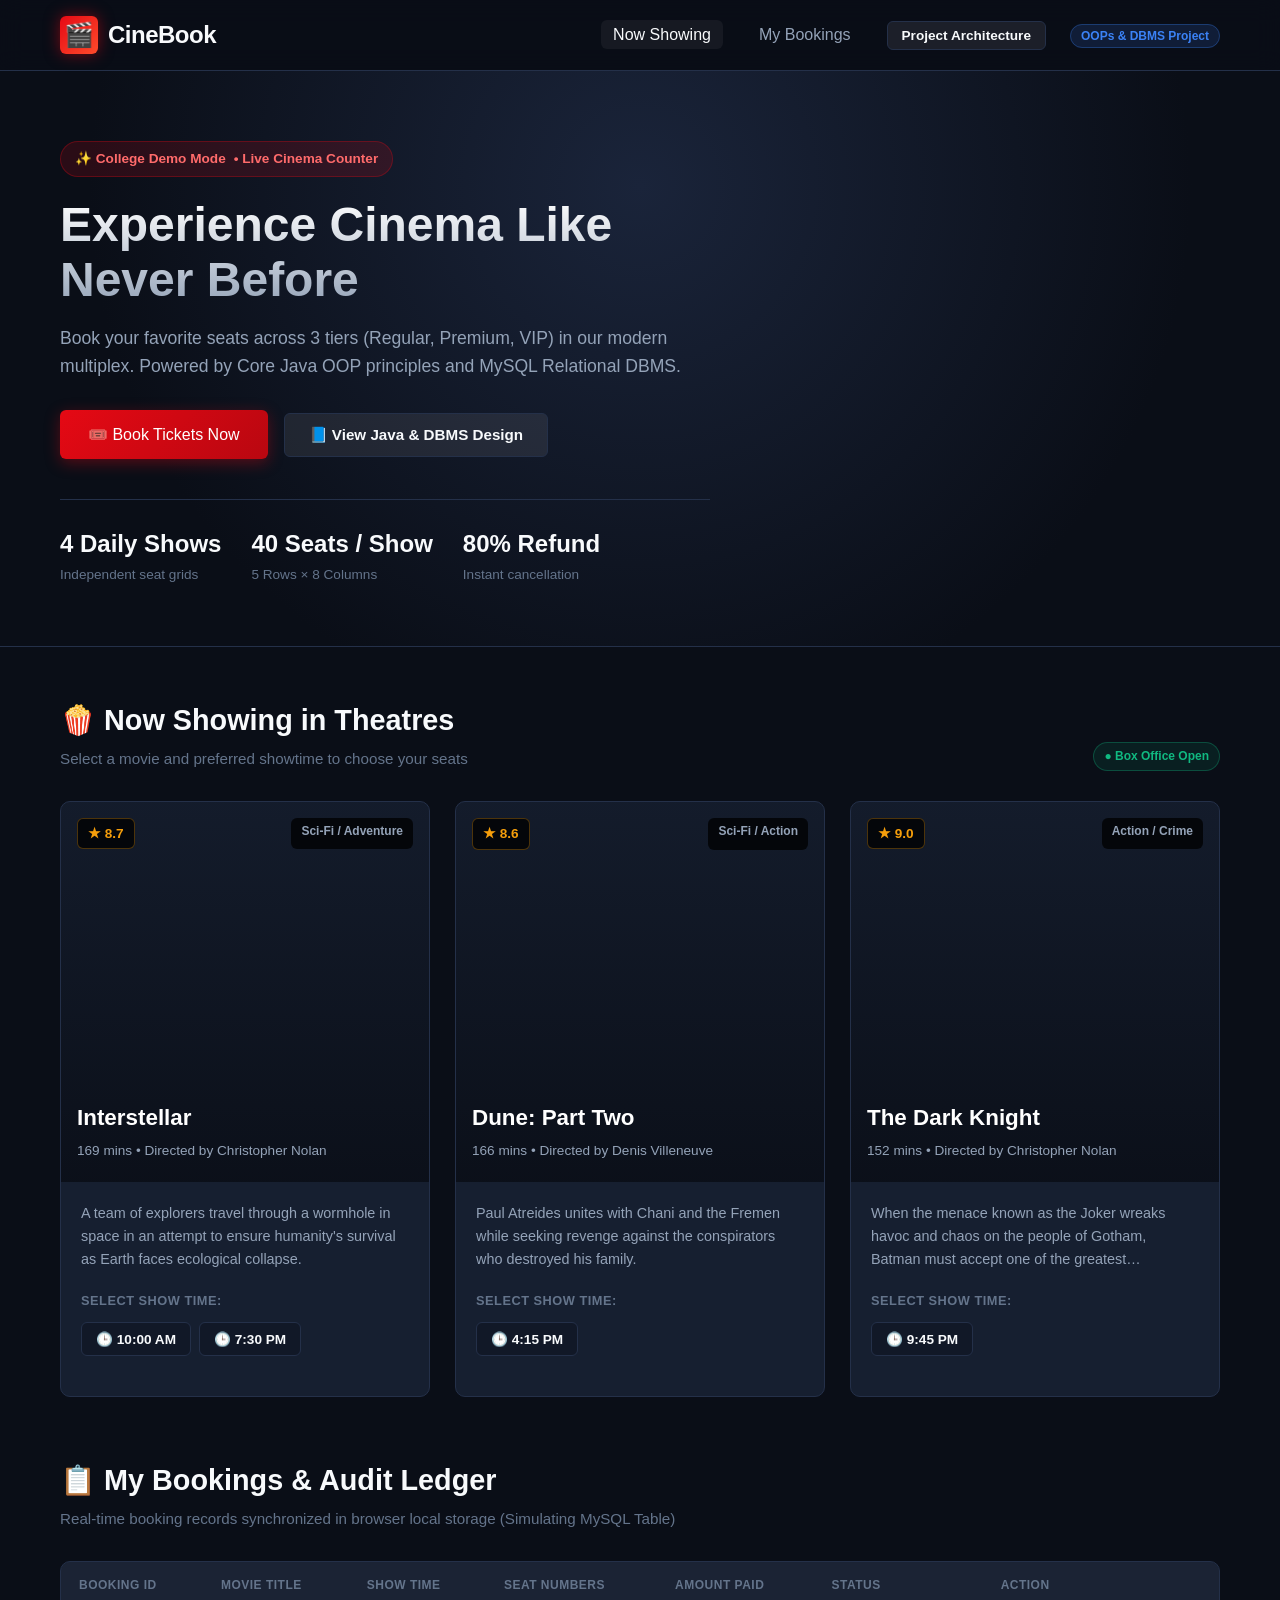
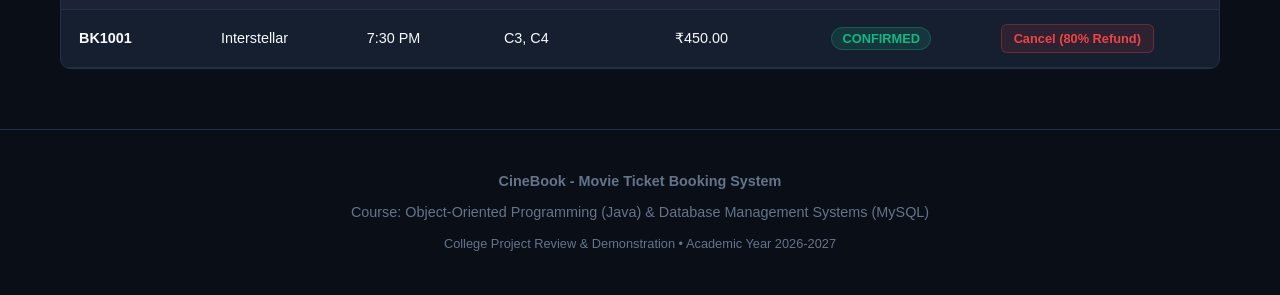
==== website/index.html @ 969640ff "Add modern interactive CineBook website for college demonstration" ====
<!DOCTYPE html>
<html lang="en">
<head>
    <meta charset="UTF-8">
    <meta name="viewport" content="width=device-width, initial-scale=1.0">
    <title>CineBook - Movie Ticket Booking System</title>
    <link rel="stylesheet" href="styles.css">
    <link rel="icon" href="data:image/svg+xml,<svg xmlns=%22http://www.w3.org/2000/svg%22 viewBox=%220 0 100 100%22><text y=%22.9em%22 font-size=%2290%22>🎟️</text></svg>">
</head>
<body>

    <!-- Navigation Header -->
    <header class="navbar">
        <div class="container">
            <a href="#" class="brand">
                <div class="brand-icon">🎬</div>
                <span>CineBook</span>
            </a>
            <ul class="nav-links">
                <li><a href="#movies" class="active">Now Showing</a></li>
                <li><a href="#bookings">My Bookings</a></li>
                <li><button class="btn-secondary" onclick="toggleArchModal()" style="padding: 6px 14px; font-size: 0.85rem;">Project Architecture</button></li>
                <li><span class="badge-tag">OOPs & DBMS Project</span></li>
            </ul>
        </div>
    </header>

    <!-- Hero Banner -->
    <section class="hero">
        <div class="container">
            <div class="hero-content">
                <div class="hero-pill">
                    <span>✨ College Demo Mode</span> • Live Cinema Counter
                </div>
                <h1 class="hero-title">Experience Cinema Like Never Before</h1>
                <p class="hero-desc">
                    Book your favorite seats across 3 tiers (Regular, Premium, VIP) in our modern multiplex. Powered by Core Java OOP principles and MySQL Relational DBMS.
                </p>
                <div class="hero-actions">
                    <a href="#movies" class="btn-primary">
                        <span>🎟️ Book Tickets Now</span>
                    </a>
                    <button class="btn-secondary" onclick="toggleArchModal()">
                        <span>📘 View Java & DBMS Design</span>
                    </button>
                </div>
                <div class="hero-stats">
                    <div class="stat-item">
                        <h4>4 Daily Shows</h4>
                        <p>Independent seat grids</p>
                    </div>
                    <div class="stat-item">
                        <h4>40 Seats / Show</h4>
                        <p>5 Rows × 8 Columns</p>
                    </div>
                    <div class="stat-item">
                        <h4>80% Refund</h4>
                        <p>Instant cancellation</p>
                    </div>
                </div>
            </div>
        </div>
    </section>

    <!-- Main Movie Cards Section -->
    <main class="container" id="movies">
        <div class="section-header">
            <div>
                <h2 class="section-title">🍿 Now Showing in Theatres</h2>
                <p class="section-subtitle">Select a movie and preferred showtime to choose your seats</p>
            </div>
            <span class="badge-tag" style="background: rgba(16,185,129,0.1); color: var(--accent-emerald); border-color: rgba(16,185,129,0.3);">● Box Office Open</span>
        </div>

        <div class="movies-grid" id="moviesGrid">
            <!-- Dynamically populated by app.js -->
        </div>

        <!-- My Bookings Table Section (CRUD READ & UPDATE) -->
        <section class="bookings-section" id="bookings">
            <div class="section-header">
                <div>
                    <h2 class="section-title">📋 My Bookings & Audit Ledger</h2>
                    <p class="section-subtitle">Real-time booking records synchronized in browser local storage (Simulating MySQL Table)</p>
                </div>
            </div>

            <div class="table-wrapper">
                <table class="custom-table">
                    <thead>
                        <tr>
                            <th>Booking ID</th>
                            <th>Movie Title</th>
                            <th>Show Time</th>
                            <th>Seat Numbers</th>
                            <th>Amount Paid</th>
                            <th>Status</th>
                            <th>Action</th>
                        </tr>
                    </thead>
                    <tbody id="bookingsTableBody">
                        <!-- Populated by app.js -->
                    </tbody>
                </table>
            </div>
        </section>
    </main>

    <!-- Interactive 5x8 Seat Booking Modal -->
    <div class="modal-overlay" id="bookingModalOverlay">
        <div class="booking-modal">
            <button class="modal-close-btn" onclick="closeSeatModal()">&times;</button>
            
            <div style="margin-bottom: 20px;">
                <h2 id="modalMovieTitle" style="color: white; font-size: 1.6rem; margin-bottom: 4px;">Movie Title</h2>
                <p id="modalMovieMeta" style="color: var(--text-secondary); font-size: 0.9rem;">Genre • Duration</p>
            </div>

            <!-- Curved Cinema Screen -->
            <div class="screen-wrapper">
                <div class="screen-curve"></div>
                <div class="screen-text">[ S C R E E N ]</div>
            </div>

            <!-- 5x8 Grid Map -->
            <div class="seat-map-container" id="seatGridContainer">
                <!-- Dynamically generated rows A-E and columns 1-8 -->
            </div>

            <!-- Seat Legend -->
            <div class="seat-legend">
                <div class="legend-item">
                    <div class="legend-swatch swatch-avail"></div>
                    <span>Available (O)</span>
                </div>
                <div class="legend-item">
                    <div class="legend-swatch swatch-selected"></div>
                    <span>Selected</span>
                </div>
                <div class="legend-item">
                    <div class="legend-swatch swatch-booked"></div>
                    <span>Booked (X)</span>
                </div>
            </div>

            <!-- Checkout Panel -->
            <div class="checkout-panel">
                <div class="summary-info">
                    <h4>Selected Seats: <span id="selectedSeatsList" style="color: var(--accent-red);">None</span></h4>
                    <p>Rows A-B: Regular (₹150) | C-D: Premium (₹250) | E: VIP (₹400)</p>
                    
                    <div class="coupon-group">
                        <input type="text" id="couponInput" class="coupon-input" placeholder="Coupon Code" maxlength="10">
                        <button class="coupon-btn" onclick="applyCouponCode()">Apply CINE10</button>
                    </div>
                    <div id="couponFeedback" style="font-size: 0.8rem; margin-top: 4px; font-weight: 600;"></div>
                </div>

                <div class="price-display">
                    <div style="font-size: 0.85rem; color: var(--text-muted);">Total Payable Amount</div>
                    <div class="price-total" id="totalPriceDisplay">₹0.00</div>
                    <div id="discountDisplay" class="discount-tag" style="display: none;"></div>
                    <div style="margin-top: 12px;">
                        <button id="confirmBookingBtn" class="btn-primary" onclick="processBooking()" disabled>
                            Confirm Booking
                        </button>
                    </div>
                </div>
            </div>
        </div>
    </div>

    <!-- Digital E-Ticket Modal -->
    <div class="modal-overlay" id="ticketModalOverlay">
        <div class="booking-modal" style="max-width: 550px;">
            <button class="modal-close-btn" onclick="closeTicketModal()">&times;</button>
            <div style="text-align: center; margin-bottom: 20px;">
                <h2 style="color: var(--accent-emerald);">🎉 Booking Confirmed!</h2>
                <p style="color: var(--text-secondary); font-size: 0.9rem;">Your e-ticket is ready. Show this at the cinema entrance.</p>
            </div>

            <div class="ticket-wrapper">
                <div class="ticket-header">
                    <div>
                        <div style="font-size: 0.8rem; text-transform: uppercase; letter-spacing: 1px;">CineBook Cinema</div>
                        <h3 id="ticketMovie" style="font-size: 1.3rem; margin-top: 2px;">Movie Title</h3>
                    </div>
                    <div class="brand-icon">🎬</div>
                </div>
                <div class="ticket-body">
                    <div class="ticket-row">
                        <span class="ticket-label">Booking ID</span>
                        <span class="ticket-value" id="ticketId" style="color: var(--accent-red);">BK1001</span>
                    </div>
                    <div class="ticket-row">
                        <span class="ticket-label">Show Time</span>
                        <span class="ticket-value" id="ticketTime">7:30 PM</span>
                    </div>
                    <div class="ticket-row">
                        <span class="ticket-label">Reserved Seats</span>
                        <span class="ticket-value" id="ticketSeats">C3, C4</span>
                    </div>
                    <div class="ticket-row">
                        <span class="ticket-label">Amount Paid</span>
                        <span class="ticket-value" id="ticketAmount">₹450.00</span>
                    </div>
                    <div class="ticket-row">
                        <span class="ticket-label">Ticket Status</span>
                        <span class="ticket-value" id="ticketStatus" style="color: var(--accent-emerald);">CONFIRMED</span>
                    </div>

                    <div class="ticket-perforation"></div>
                    <div class="ticket-barcode" id="ticketBarcode">||| | ||||| | || | BK1001 ||</div>
                </div>
            </div>

            <div style="display: flex; justify-content: center; gap: 14px; margin-top: 20px;">
                <button class="btn-primary" onclick="window.print()">🖨️ Print Ticket</button>
                <button class="btn-secondary" onclick="closeTicketModal()">Close</button>
            </div>
        </div>
    </div>

    <!-- Architecture & OOPs Modal Drawer -->
    <div class="modal-overlay" id="archModalOverlay">
        <div class="booking-modal" style="max-width: 800px;">
            <button class="modal-close-btn" onclick="toggleArchModal()">&times;</button>
            <h2 style="color: white; font-size: 1.6rem; margin-bottom: 10px;">🏛️ Project Architecture & OOPs Design</h2>
            <p style="color: var(--text-secondary); font-size: 0.9rem; margin-bottom: 20px;">
                How this web frontend maps directly to the Core Java backend and MySQL database models.
            </p>

            <div class="arch-card-grid">
                <div class="arch-card">
                    <h5>Encapsulation</h5>
                    <p><code>Show.java</code>, <code>Seat.java</code>, and <code>Booking.java</code> hide private fields with defensive copies and unmodifiable lists.</p>
                </div>
                <div class="arch-card">
                    <h5>Polymorphism</h5>
                    <p>Overloaded <code>calculateTotal()</code> handles base prices or coupon discounts dynamically.</p>
                </div>
                <div class="arch-card">
                    <h5>Inheritance & Interfaces</h5>
                    <p><code>Bookable.java</code> enforces strict lifecycle contracts (<code>bookSeats()</code>, <code>cancelBooking()</code>).</p>
                </div>
                <div class="arch-card">
                    <h5>Enums with State</h5>
                    <p><code>SeatType.java</code> defines REGULAR (₹150), PREMIUM (₹250), VIP (₹400) with price fields.</p>
                </div>
                <div class="arch-card">
                    <h5>MySQL 3NF DBMS</h5>
                    <p>Normalized tables (<code>movies</code>, <code>shows</code>, <code>seats</code>, <code>coupons</code>, <code>bookings</code>) with foreign keys and check constraints.</p>
                </div>
                <div class="arch-card">
                    <h5>ACID Transactions</h5>
                    <p>Atomic multi-seat booking with <code>setAutoCommit(false)</code> and automatic rollback on conflicts.</p>
                </div>
            </div>

            <div style="text-align: center; margin-top: 20px;">
                <button class="btn-secondary" onclick="toggleArchModal()">Back to Booking</button>
            </div>
        </div>
    </div>

    <!-- Footer -->
    <footer>
        <div class="container">
            <p style="margin-bottom: 8px;"><strong>CineBook - Movie Ticket Booking System</strong></p>
            <p>Course: Object-Oriented Programming (Java) & Database Management Systems (MySQL)</p>
            <p style="margin-top: 10px; font-size: 0.8rem; color: var(--text-muted);">
                College Project Review & Demonstration • Academic Year 2026-2027
            </p>
        </div>
    </footer>

    <script src="app.js"></script>
</body>
</html>
---- website/styles.css ----
/* ==========================================================================
   CineBook Movie Ticket Booking System - Dark Cinema Theme
   ========================================================================== */

:root {
    --bg-primary: #0a0e17;
    --bg-secondary: #111827;
    --bg-card: #161f30;
    --bg-card-hover: #1c273d;
    --border-color: #243049;
    
    --accent-red: #e50914;
    --accent-red-hover: #f40612;
    --accent-blue: #3b82f6;
    --accent-amber: #f59e0b;
    --accent-emerald: #10b981;
    
    --seat-available: #1e293b;
    --seat-available-border: #475569;
    --seat-selected: #e50914;
    --seat-booked: #334155;
    
    --text-primary: #f8fafc;
    --text-secondary: #94a3b8;
    --text-muted: #64748b;
    
    --shadow-sm: 0 2px 4px rgba(0,0,0,0.4);
    --shadow-md: 0 4px 12px rgba(0,0,0,0.6);
    --shadow-lg: 0 10px 25px rgba(0,0,0,0.8);
    --shadow-glow: 0 0 20px rgba(229, 9, 20, 0.4);
    
    --radius-sm: 6px;
    --radius-md: 10px;
    --radius-lg: 16px;
    --radius-full: 9999px;
    
    --transition-fast: 0.2s ease;
    --transition-normal: 0.3s ease;
}

* {
    margin: 0;
    padding: 0;
    box-sizing: border-box;
    font-family: -apple-system, BlinkMacSystemFont, 'Segoe UI', Roboto, Helvetica, Arial, sans-serif;
}

body {
    background-color: var(--bg-primary);
    color: var(--text-primary);
    line-height: 1.6;
    overflow-x: hidden;
}

a {
    color: inherit;
    text-decoration: none;
}

button {
    cursor: pointer;
    border: none;
    outline: none;
    font-size: 0.95rem;
    font-weight: 600;
    transition: var(--transition-normal);
}

.container {
    max-width: 1200px;
    margin: 0 auto;
    padding: 0 20px;
}

/* ==========================================================================
   Header & Navigation
   ========================================================================== */
.navbar {
    position: sticky;
    top: 0;
    z-index: 100;
    background: rgba(10, 14, 23, 0.85);
    backdrop-filter: blur(12px);
    border-bottom: 1px solid var(--border-color);
    padding: 16px 0;
}

.navbar .container {
    display: flex;
    justify-content: space-between;
    align-items: center;
}

.brand {
    display: flex;
    align-items: center;
    gap: 10px;
    font-size: 1.5rem;
    font-weight: 800;
    letter-spacing: -0.5px;
    color: var(--text-primary);
}

.brand-icon {
    background: linear-gradient(135deg, var(--accent-red), #ff4b2b);
    color: white;
    width: 38px;
    height: 38px;
    display: flex;
    align-items: center;
    justify-content: center;
    border-radius: var(--radius-sm);
    box-shadow: 0 0 15px rgba(229, 9, 20, 0.5);
}

.nav-links {
    display: flex;
    align-items: center;
    gap: 24px;
    list-style: none;
}

.nav-links a {
    color: var(--text-secondary);
    font-weight: 500;
    transition: var(--transition-fast);
    padding: 6px 12px;
    border-radius: var(--radius-sm);
}

.nav-links a:hover, .nav-links a.active {
    color: var(--text-primary);
    background: rgba(255, 255, 255, 0.05);
}

.badge-tag {
    background: rgba(59, 130, 246, 0.15);
    color: var(--accent-blue);
    border: 1px solid rgba(59, 130, 246, 0.3);
    padding: 4px 10px;
    font-size: 0.75rem;
    border-radius: var(--radius-full);
    font-weight: 600;
}

/* ==========================================================================
   Hero Section
   ========================================================================== */
.hero {
    position: relative;
    padding: 70px 0 60px;
    background: radial-gradient(circle at 50% 20%, #1a243a 0%, var(--bg-primary) 70%);
    border-bottom: 1px solid var(--border-color);
    overflow: hidden;
}

.hero-content {
    max-width: 650px;
    position: relative;
    z-index: 2;
}

.hero-pill {
    display: inline-flex;
    align-items: center;
    gap: 8px;
    background: rgba(229, 9, 20, 0.15);
    border: 1px solid rgba(229, 9, 20, 0.3);
    color: #ff6b6b;
    padding: 6px 14px;
    border-radius: var(--radius-full);
    font-size: 0.85rem;
    font-weight: 600;
    margin-bottom: 20px;
}

.hero-title {
    font-size: 3rem;
    font-weight: 800;
    line-height: 1.15;
    margin-bottom: 16px;
    background: linear-gradient(180deg, #ffffff 0%, #94a3b8 100%);
    -webkit-background-clip: text;
    -webkit-text-fill-color: transparent;
}

.hero-desc {
    font-size: 1.1rem;
    color: var(--text-secondary);
    margin-bottom: 30px;
}

.hero-actions {
    display: flex;
    gap: 16px;
    align-items: center;
}

.btn-primary {
    background: linear-gradient(135deg, var(--accent-red), #b90710);
    color: white;
    padding: 12px 28px;
    border-radius: var(--radius-sm);
    box-shadow: 0 4px 15px rgba(229, 9, 20, 0.35);
    display: inline-flex;
    align-items: center;
    gap: 8px;
}

.btn-primary:hover {
    background: linear-gradient(135deg, var(--accent-red-hover), var(--accent-red));
    box-shadow: var(--shadow-glow);
    transform: translateY(-2px);
}

.btn-secondary {
    background: rgba(255, 255, 255, 0.08);
    color: var(--text-primary);
    padding: 12px 24px;
    border-radius: var(--radius-sm);
    border: 1px solid var(--border-color);
}

.btn-secondary:hover {
    background: rgba(255, 255, 255, 0.15);
}

.hero-stats {
    display: flex;
    gap: 30px;
    margin-top: 40px;
    padding-top: 25px;
    border-top: 1px solid var(--border-color);
}

.stat-item h4 {
    font-size: 1.5rem;
    font-weight: 700;
    color: var(--text-primary);
}

.stat-item p {
    font-size: 0.85rem;
    color: var(--text-muted);
}

/* ==========================================================================
   Section Headers
   ========================================================================== */
.section-header {
    margin: 50px 0 30px;
    display: flex;
    justify-content: space-between;
    align-items: flex-end;
}

.section-title {
    font-size: 1.8rem;
    font-weight: 700;
    color: var(--text-primary);
    display: flex;
    align-items: center;
    gap: 10px;
}

.section-subtitle {
    color: var(--text-muted);
    font-size: 0.95rem;
    margin-top: 4px;
}

/* ==========================================================================
   Movie Cards Grid
   ========================================================================== */
.movies-grid {
    display: grid;
    grid-template-columns: repeat(auto-fit, minmax(320px, 1fr));
    gap: 25px;
    margin-bottom: 60px;
}

.movie-card {
    background: var(--bg-card);
    border: 1px solid var(--border-color);
    border-radius: var(--radius-md);
    overflow: hidden;
    transition: var(--transition-normal);
    display: flex;
    flex-direction: column;
}

.movie-card:hover {
    transform: translateY(-6px);
    border-color: rgba(229, 9, 20, 0.5);
    box-shadow: 0 12px 30px rgba(0, 0, 0, 0.7);
}

.movie-poster-box {
    position: relative;
    height: 380px;
    background-size: cover;
    background-position: center;
    display: flex;
    flex-direction: column;
    justify-content: space-between;
    padding: 16px;
}

.movie-poster-box::before {
    content: '';
    position: absolute;
    inset: 0;
    background: linear-gradient(180deg, rgba(10, 14, 23, 0.2) 0%, rgba(10, 14, 23, 0.9) 100%);
}

.badge-row {
    position: relative;
    z-index: 2;
    display: flex;
    justify-content: space-between;
}

.rating-badge {
    background: rgba(0, 0, 0, 0.75);
    backdrop-filter: blur(6px);
    color: var(--accent-amber);
    padding: 4px 10px;
    border-radius: var(--radius-sm);
    font-size: 0.85rem;
    font-weight: 700;
    display: flex;
    align-items: center;
    gap: 5px;
    border: 1px solid rgba(245, 158, 11, 0.3);
}

.genre-badge {
    background: rgba(0, 0, 0, 0.75);
    backdrop-filter: blur(6px);
    color: var(--text-secondary);
    padding: 4px 10px;
    border-radius: var(--radius-sm);
    font-size: 0.75rem;
    font-weight: 600;
}

.movie-info {
    position: relative;
    z-index: 2;
    padding: 4px 0;
}

.movie-title {
    font-size: 1.4rem;
    font-weight: 700;
    color: white;
    margin-bottom: 4px;
}

.movie-meta {
    font-size: 0.85rem;
    color: var(--text-secondary);
}

.movie-body {
    padding: 20px;
    flex: 1;
    display: flex;
    flex-direction: column;
    justify-content: space-between;
}

.movie-synopsis {
    font-size: 0.9rem;
    color: var(--text-secondary);
    margin-bottom: 20px;
    display: -webkit-box;
    -webkit-line-clamp: 3;
    -webkit-box-orient: vertical;
    overflow: hidden;
}

.showtimes-label {
    font-size: 0.8rem;
    text-transform: uppercase;
    letter-spacing: 0.5px;
    color: var(--text-muted);
    font-weight: 700;
    margin-bottom: 10px;
}

.showtime-chips {
    display: flex;
    gap: 8px;
    flex-wrap: wrap;
    margin-bottom: 20px;
}

.show-chip {
    background: var(--bg-secondary);
    border: 1px solid var(--border-color);
    color: var(--text-primary);
    padding: 8px 14px;
    border-radius: var(--radius-sm);
    font-size: 0.85rem;
    font-weight: 600;
    cursor: pointer;
    transition: var(--transition-fast);
}

.show-chip:hover, .show-chip.active {
    background: var(--accent-red);
    border-color: var(--accent-red);
    color: white;
    box-shadow: 0 0 10px rgba(229, 9, 20, 0.4);
}

/* ==========================================================================
   Interactive Seat Booking Modal & Screen
   ========================================================================== */
.modal-overlay {
    position: fixed;
    inset: 0;
    background: rgba(6, 9, 15, 0.85);
    backdrop-filter: blur(8px);
    z-index: 1000;
    display: none;
    align-items: center;
    justify-content: center;
    padding: 20px;
}

.modal-overlay.active {
    display: flex;
}

.booking-modal {
    background: var(--bg-secondary);
    border: 1px solid var(--border-color);
    border-radius: var(--radius-lg);
    width: 100%;
    max-width: 900px;
    max-height: 90vh;
    overflow-y: auto;
    box-shadow: var(--shadow-lg);
    position: relative;
    padding: 30px;
}

.modal-close-btn {
    position: absolute;
    top: 20px;
    right: 20px;
    background: rgba(255, 255, 255, 0.08);
    color: var(--text-secondary);
    width: 36px;
    height: 36px;
    border-radius: var(--radius-full);
    display: flex;
    align-items: center;
    justify-content: center;
    font-size: 1.2rem;
    cursor: pointer;
}

.modal-close-btn:hover {
    background: rgba(255, 255, 255, 0.2);
    color: white;
}

/* Cinema Curved Screen */
.screen-wrapper {
    margin: 20px auto 40px;
    text-align: center;
    perspective: 500px;
}

.screen-curve {
    width: 75%;
    height: 18px;
    margin: 0 auto;
    background: linear-gradient(180deg, #38bdf8 0%, rgba(56, 189, 248, 0) 100%);
    border-radius: 50% 50% 0 0 / 100% 100% 0 0;
    box-shadow: 0 8px 25px rgba(56, 189, 248, 0.45);
    transform: rotateX(-20deg);
}

.screen-text {
    font-size: 0.75rem;
    letter-spacing: 4px;
    color: var(--text-muted);
    font-weight: 700;
    margin-top: 10px;
}

/* 5x8 Seat Grid */
.seat-map-container {
    display: flex;
    flex-direction: column;
    align-items: center;
    gap: 12px;
    margin-bottom: 30px;
}

.seat-row {
    display: flex;
    align-items: center;
    gap: 12px;
}

.row-label {
    width: 24px;
    font-weight: 700;
    color: var(--text-secondary);
    font-size: 0.9rem;
    text-align: center;
}

.seats-group {
    display: flex;
    gap: 10px;
}

.seat {
    width: 38px;
    height: 36px;
    background: var(--seat-available);
    border: 1px solid var(--seat-available-border);
    border-radius: 6px 6px 2px 2px;
    display: flex;
    align-items: center;
    justify-content: center;
    font-size: 0.75rem;
    font-weight: 700;
    color: var(--text-secondary);
    cursor: pointer;
    transition: all 0.2s cubic-bezier(0.4, 0, 0.2, 1);
    position: relative;
    user-select: none;
}

.seat:hover:not(.booked) {
    transform: scale(1.15);
    border-color: var(--accent-red);
    color: white;
}

.seat.selected {
    background: var(--accent-red);
    border-color: #ff4b2b;
    color: white;
    box-shadow: 0 0 12px rgba(229, 9, 20, 0.7);
    transform: scale(1.1);
}

.seat.booked {
    background: var(--seat-booked);
    border-color: #1e293b;
    color: #475569;
    cursor: not-allowed;
    opacity: 0.6;
}

.seat-tier-label {
    font-size: 0.75rem;
    color: var(--text-muted);
    width: 140px;
    text-align: left;
    margin-left: 10px;
}

/* Legend */
.seat-legend {
    display: flex;
    justify-content: center;
    gap: 24px;
    padding: 14px;
    background: var(--bg-card);
    border-radius: var(--radius-md);
    margin-bottom: 25px;
    border: 1px solid var(--border-color);
}

.legend-item {
    display: flex;
    align-items: center;
    gap: 8px;
    font-size: 0.85rem;
    color: var(--text-secondary);
}

.legend-swatch {
    width: 20px;
    height: 18px;
    border-radius: 4px;
}

.swatch-avail {
    background: var(--seat-available);
    border: 1px solid var(--seat-available-border);
}

.swatch-selected {
    background: var(--accent-red);
}

.swatch-booked {
    background: var(--seat-booked);
}

/* Booking Bar / Checkout Summary */
.checkout-panel {
    background: var(--bg-card);
    border: 1px solid var(--border-color);
    border-radius: var(--radius-md);
    padding: 20px;
    display: flex;
    justify-content: space-between;
    align-items: center;
    flex-wrap: wrap;
    gap: 20px;
}

.summary-info h4 {
    font-size: 1.1rem;
    color: white;
    margin-bottom: 4px;
}

.summary-info p {
    font-size: 0.9rem;
    color: var(--text-secondary);
}

.coupon-group {
    display: flex;
    gap: 8px;
    margin-top: 10px;
}

.coupon-input {
    background: var(--bg-secondary);
    border: 1px solid var(--border-color);
    color: white;
    padding: 8px 14px;
    border-radius: var(--radius-sm);
    font-size: 0.85rem;
    text-transform: uppercase;
    font-weight: 600;
    width: 130px;
}

.coupon-btn {
    background: rgba(59, 130, 246, 0.15);
    color: var(--accent-blue);
    border: 1px solid var(--accent-blue);
    padding: 8px 14px;
    border-radius: var(--radius-sm);
    font-size: 0.85rem;
    font-weight: 600;
}

.coupon-btn:hover {
    background: var(--accent-blue);
    color: white;
}

.price-display {
    text-align: right;
}

.price-total {
    font-size: 1.8rem;
    font-weight: 800;
    color: white;
}

.discount-tag {
    font-size: 0.8rem;
    color: var(--accent-emerald);
    font-weight: 600;
}

/* ==========================================================================
   Digital E-Ticket Card
   ========================================================================== */
.ticket-wrapper {
    background: linear-gradient(135deg, #1e293b 0%, #0f172a 100%);
    border: 1px solid var(--border-color);
    border-radius: var(--radius-lg);
    max-width: 500px;
    margin: 30px auto;
    overflow: hidden;
    box-shadow: 0 15px 35px rgba(0,0,0,0.8);
    position: relative;
}

.ticket-header {
    background: linear-gradient(135deg, var(--accent-red), #b90710);
    padding: 20px;
    color: white;
    display: flex;
    justify-content: space-between;
    align-items: center;
}

.ticket-body {
    padding: 25px;
}

.ticket-row {
    display: flex;
    justify-content: space-between;
    margin-bottom: 16px;
    font-size: 0.95rem;
}

.ticket-label {
    color: var(--text-muted);
    font-size: 0.85rem;
    text-transform: uppercase;
}

.ticket-value {
    font-weight: 700;
    color: var(--text-primary);
}

.ticket-perforation {
    height: 2px;
    border-bottom: 2px dashed #334155;
    margin: 20px 0;
    position: relative;
}

.ticket-perforation::before, .ticket-perforation::after {
    content: '';
    position: absolute;
    width: 20px;
    height: 20px;
    background: var(--bg-secondary);
    border-radius: 50%;
    top: -10px;
}

.ticket-perforation::before { left: -35px; }
.ticket-perforation::after { right: -35px; }

.ticket-barcode {
    text-align: center;
    font-family: 'Courier New', Courier, monospace;
    letter-spacing: 5px;
    font-size: 1.1rem;
    color: var(--text-muted);
    margin-top: 15px;
}

/* ==========================================================================
   My Bookings Management Table (CRUD Demonstration)
   ========================================================================== */
.bookings-section {
    margin: 60px 0;
}

.table-wrapper {
    background: var(--bg-card);
    border: 1px solid var(--border-color);
    border-radius: var(--radius-md);
    overflow-x: auto;
}

.custom-table {
    width: 100%;
    border-collapse: collapse;
    font-size: 0.9rem;
}

.custom-table th, .custom-table td {
    padding: 14px 18px;
    text-align: left;
    border-bottom: 1px solid var(--border-color);
}

.custom-table th {
    background: rgba(255, 255, 255, 0.02);
    color: var(--text-muted);
    text-transform: uppercase;
    font-size: 0.75rem;
    letter-spacing: 0.5px;
}

.badge-status-confirmed {
    background: rgba(16, 185, 129, 0.15);
    color: var(--accent-emerald);
    border: 1px solid rgba(16, 185, 129, 0.3);
    padding: 3px 10px;
    border-radius: var(--radius-full);
    font-size: 0.8rem;
    font-weight: 600;
}

.badge-status-cancelled {
    background: rgba(239, 68, 68, 0.15);
    color: #ef4444;
    border: 1px solid rgba(239, 68, 68, 0.3);
    padding: 3px 10px;
    border-radius: var(--radius-full);
    font-size: 0.8rem;
    font-weight: 600;
}

.btn-cancel-sm {
    background: rgba(239, 68, 68, 0.1);
    color: #ef4444;
    border: 1px solid rgba(239, 68, 68, 0.3);
    padding: 6px 12px;
    border-radius: var(--radius-sm);
    font-size: 0.8rem;
    font-weight: 600;
}

.btn-cancel-sm:hover {
    background: #ef4444;
    color: white;
}

/* ==========================================================================
   Architecture & OOPs Modal Info Drawer
   ========================================================================== */
.arch-card-grid {
    display: grid;
    grid-template-columns: repeat(auto-fit, minmax(240px, 1fr));
    gap: 16px;
    margin: 20px 0;
}

.arch-card {
    background: var(--bg-card);
    border: 1px solid var(--border-color);
    padding: 16px;
    border-radius: var(--radius-sm);
}

.arch-card h5 {
    color: var(--accent-blue);
    margin-bottom: 6px;
    font-size: 1rem;
}

.arch-card p {
    font-size: 0.85rem;
    color: var(--text-secondary);
}

/* ==========================================================================
   Footer
   ========================================================================== */
footer {
    border-top: 1px solid var(--border-color);
    padding: 40px 0;
    text-align: center;
    color: var(--text-muted);
    font-size: 0.9rem;
    margin-top: 60px;
}

/* Responsive adjustments */
@media (max-width: 768px) {
    .hero-title { font-size: 2.2rem; }
    .hero-actions { flex-direction: column; align-items: flex-start; }
    .seats-group { gap: 6px; }
    .seat { width: 30px; height: 30px; font-size: 0.65rem; }
    .checkout-panel { flex-direction: column; align-items: stretch; }
    .price-display { text-align: left; }
}
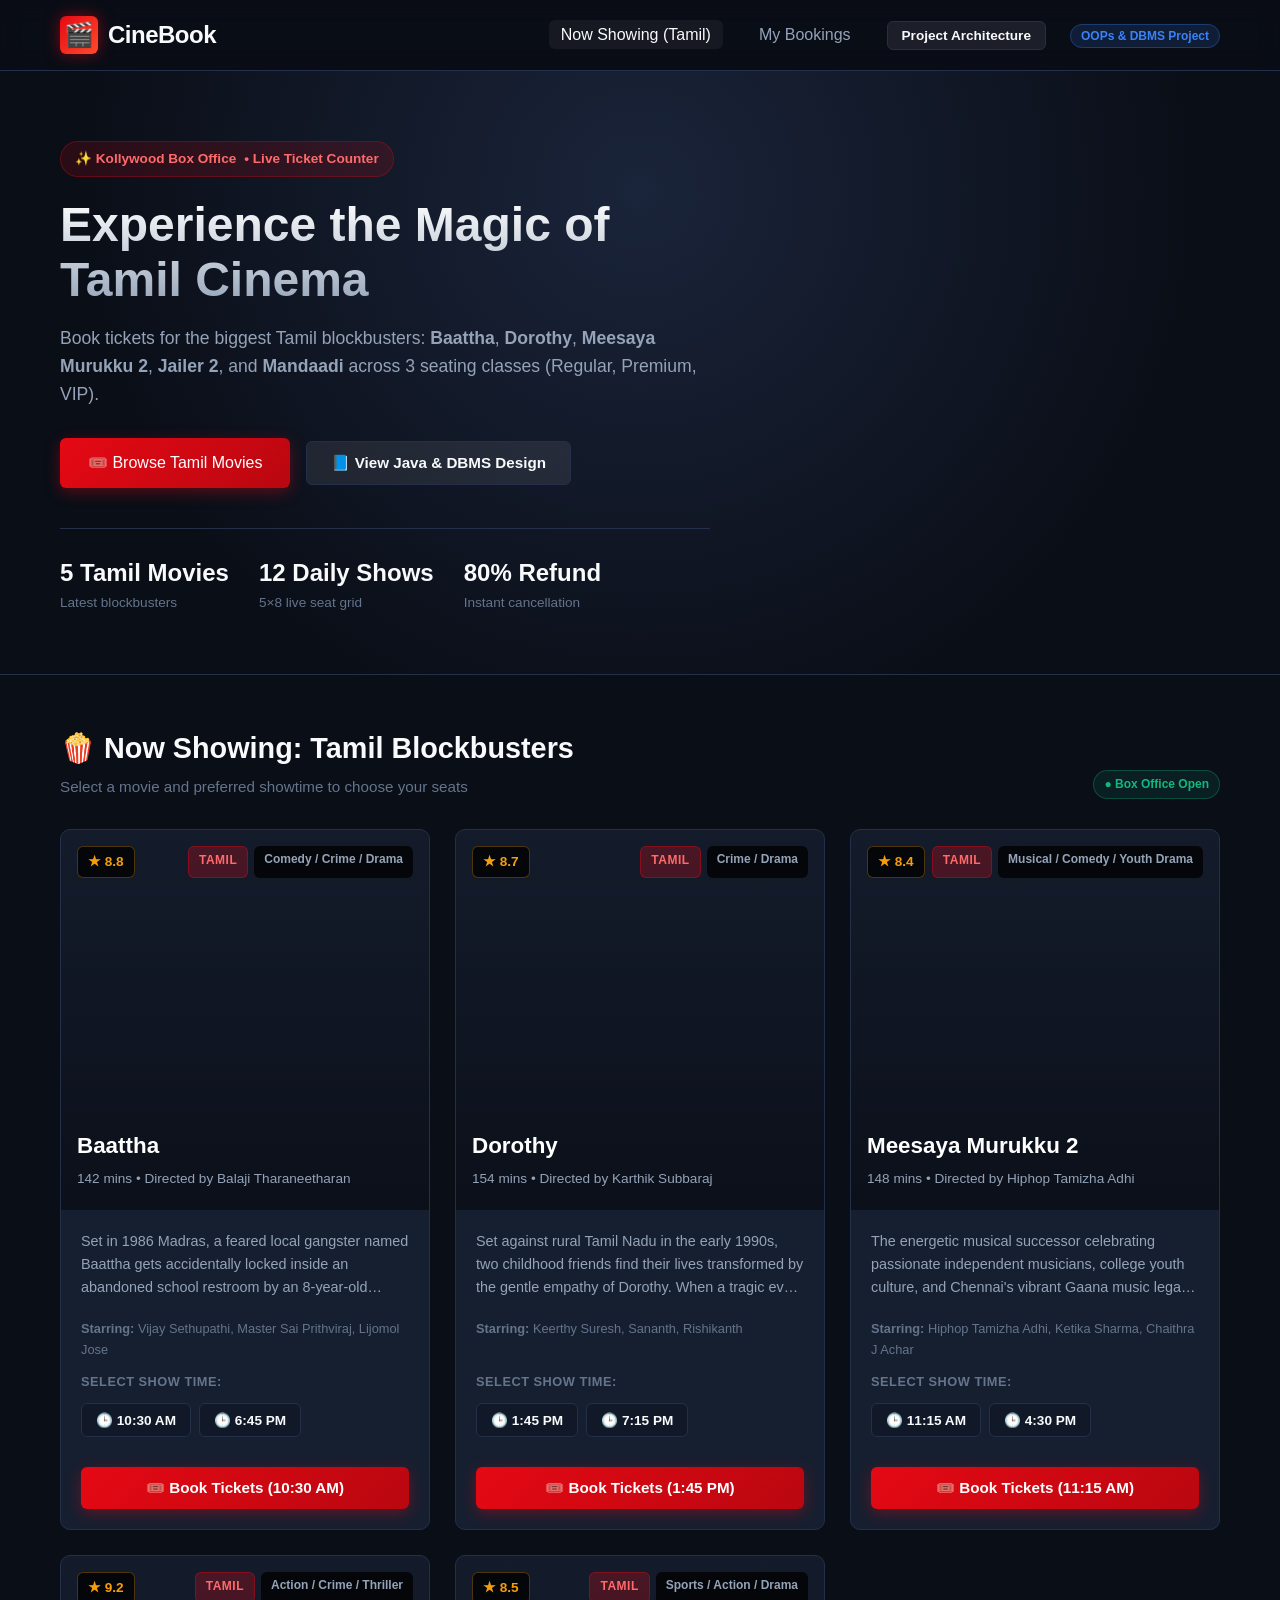
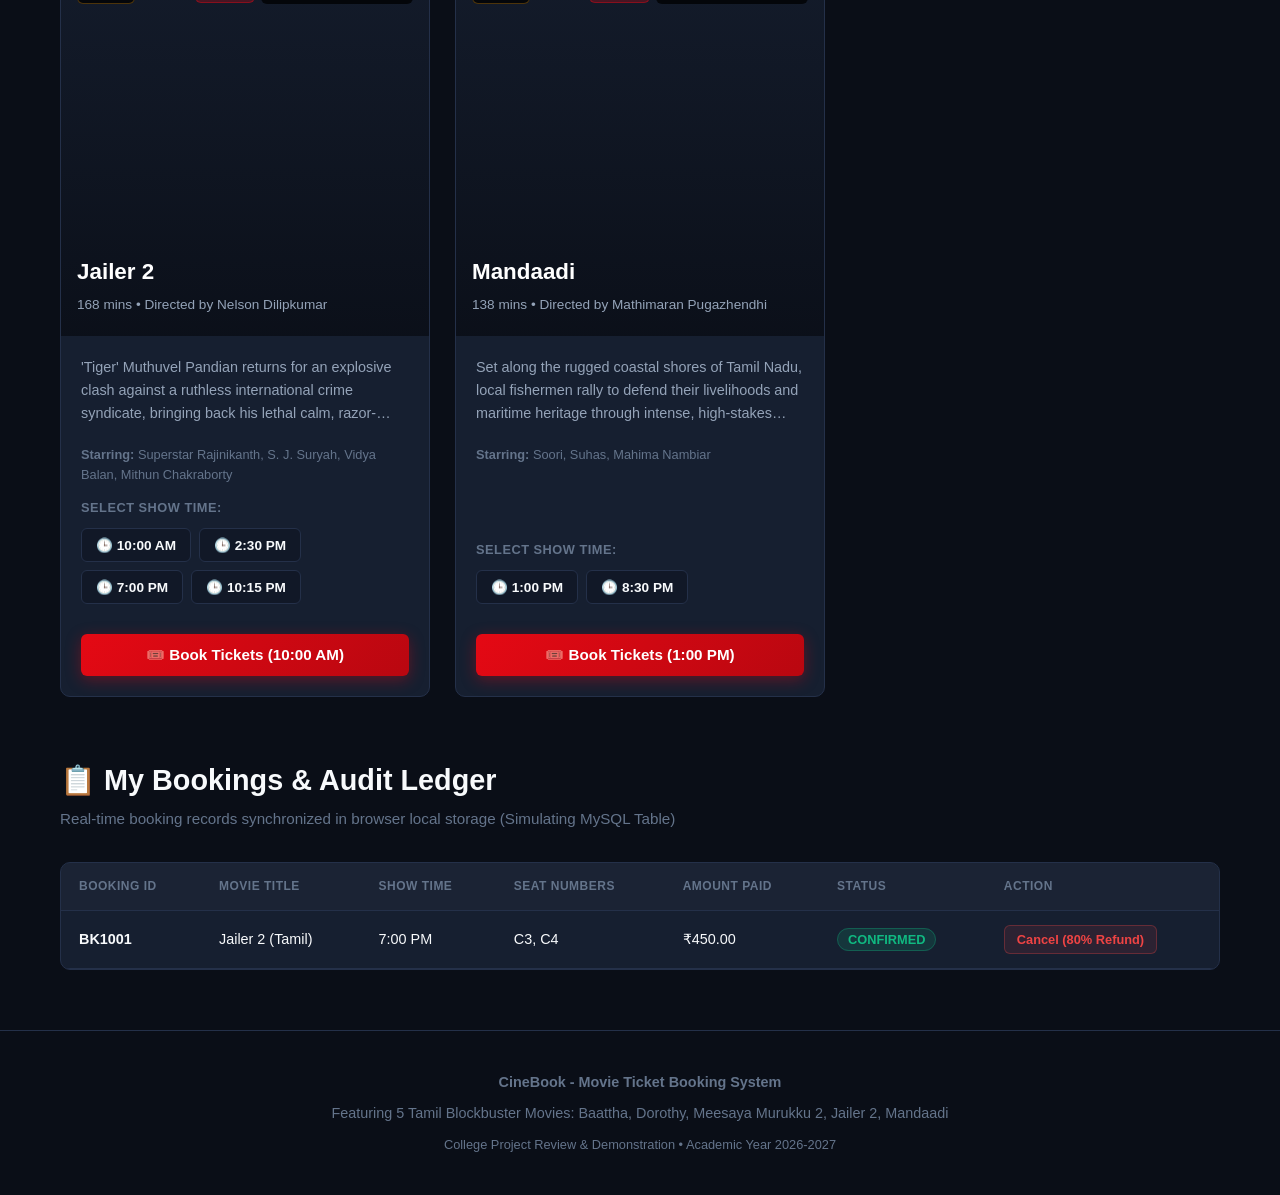
==== commit b797cab9: "Update movie listings to 5 Tamil blockbusters: Baattha, Dorothy, Meesaya Murukku 2, Jailer 2, Mandaa" ====
--- a/website/index.html
+++ b/website/index.html
@@ -3,7 +3,7 @@
 <head>
     <meta charset="UTF-8">
     <meta name="viewport" content="width=device-width, initial-scale=1.0">
-    <title>CineBook - Movie Ticket Booking System</title>
+    <title>CineBook - Tamil Movie Ticket Booking System</title>
     <link rel="stylesheet" href="styles.css">
     <link rel="icon" href="data:image/svg+xml,<svg xmlns=%22http://www.w3.org/2000/svg%22 viewBox=%220 0 100 100%22><text y=%22.9em%22 font-size=%2290%22>🎟️</text></svg>">
 </head>
@@ -17,7 +17,7 @@
                 <span>CineBook</span>
             </a>
             <ul class="nav-links">
-                <li><a href="#movies" class="active">Now Showing</a></li>
+                <li><a href="#movies" class="active">Now Showing (Tamil)</a></li>
                 <li><a href="#bookings">My Bookings</a></li>
                 <li><button class="btn-secondary" onclick="toggleArchModal()" style="padding: 6px 14px; font-size: 0.85rem;">Project Architecture</button></li>
                 <li><span class="badge-tag">OOPs & DBMS Project</span></li>
@@ -30,15 +30,15 @@
         <div class="container">
             <div class="hero-content">
                 <div class="hero-pill">
-                    <span>✨ College Demo Mode</span> • Live Cinema Counter
-                </div>
-                <h1 class="hero-title">Experience Cinema Like Never Before</h1>
+                    <span>✨ Kollywood Box Office</span> • Live Ticket Counter
+                </div>
+                <h1 class="hero-title">Experience the Magic of Tamil Cinema</h1>
                 <p class="hero-desc">
-                    Book your favorite seats across 3 tiers (Regular, Premium, VIP) in our modern multiplex. Powered by Core Java OOP principles and MySQL Relational DBMS.
+                    Book tickets for the biggest Tamil blockbusters: <strong>Baattha</strong>, <strong>Dorothy</strong>, <strong>Meesaya Murukku 2</strong>, <strong>Jailer 2</strong>, and <strong>Mandaadi</strong> across 3 seating classes (Regular, Premium, VIP).
                 </p>
                 <div class="hero-actions">
                     <a href="#movies" class="btn-primary">
-                        <span>🎟️ Book Tickets Now</span>
+                        <span>🎟️ Browse Tamil Movies</span>
                     </a>
                     <button class="btn-secondary" onclick="toggleArchModal()">
                         <span>📘 View Java & DBMS Design</span>
@@ -46,12 +46,12 @@
                 </div>
                 <div class="hero-stats">
                     <div class="stat-item">
-                        <h4>4 Daily Shows</h4>
-                        <p>Independent seat grids</p>
+                        <h4>5 Tamil Movies</h4>
+                        <p>Latest blockbusters</p>
                     </div>
                     <div class="stat-item">
-                        <h4>40 Seats / Show</h4>
-                        <p>5 Rows × 8 Columns</p>
+                        <h4>12 Daily Shows</h4>
+                        <p>5×8 live seat grid</p>
                     </div>
                     <div class="stat-item">
                         <h4>80% Refund</h4>
@@ -66,14 +66,14 @@
     <main class="container" id="movies">
         <div class="section-header">
             <div>
-                <h2 class="section-title">🍿 Now Showing in Theatres</h2>
+                <h2 class="section-title">🍿 Now Showing: Tamil Blockbusters</h2>
                 <p class="section-subtitle">Select a movie and preferred showtime to choose your seats</p>
             </div>
             <span class="badge-tag" style="background: rgba(16,185,129,0.1); color: var(--accent-emerald); border-color: rgba(16,185,129,0.3);">● Box Office Open</span>
         </div>
 
         <div class="movies-grid" id="moviesGrid">
-            <!-- Dynamically populated by app.js -->
+            <!-- Dynamically populated by app.js with the 5 Tamil movies -->
         </div>
 
         <!-- My Bookings Table Section (CRUD READ & UPDATE) -->
@@ -182,7 +182,7 @@
             <div class="ticket-wrapper">
                 <div class="ticket-header">
                     <div>
-                        <div style="font-size: 0.8rem; text-transform: uppercase; letter-spacing: 1px;">CineBook Cinema</div>
+                        <div style="font-size: 0.8rem; text-transform: uppercase; letter-spacing: 1px;">CineBook Cinema, Chennai</div>
                         <h3 id="ticketMovie" style="font-size: 1.3rem; margin-top: 2px;">Movie Title</h3>
                     </div>
                     <div class="brand-icon">🎬</div>
@@ -194,7 +194,7 @@
                     </div>
                     <div class="ticket-row">
                         <span class="ticket-label">Show Time</span>
-                        <span class="ticket-value" id="ticketTime">7:30 PM</span>
+                        <span class="ticket-value" id="ticketTime">7:00 PM</span>
                     </div>
                     <div class="ticket-row">
                         <span class="ticket-label">Reserved Seats</span>
@@ -267,7 +267,7 @@
     <footer>
         <div class="container">
             <p style="margin-bottom: 8px;"><strong>CineBook - Movie Ticket Booking System</strong></p>
-            <p>Course: Object-Oriented Programming (Java) & Database Management Systems (MySQL)</p>
+            <p>Featuring 5 Tamil Blockbuster Movies: Baattha, Dorothy, Meesaya Murukku 2, Jailer 2, Mandaadi</p>
             <p style="margin-top: 10px; font-size: 0.8rem; color: var(--text-muted);">
                 College Project Review & Demonstration • Academic Year 2026-2027
             </p>
--- a/website/styles.css
+++ b/website/styles.css
@@ -344,6 +344,18 @@
     font-weight: 600;
 }
 
+.lang-badge {
+    background: rgba(229, 9, 20, 0.25);
+    color: #ff6b6b;
+    border: 1px solid rgba(229, 9, 20, 0.4);
+    padding: 4px 10px;
+    border-radius: var(--radius-sm);
+    font-size: 0.75rem;
+    font-weight: 700;
+    letter-spacing: 0.5px;
+    text-transform: uppercase;
+}
+
 .movie-info {
     position: relative;
     z-index: 2;
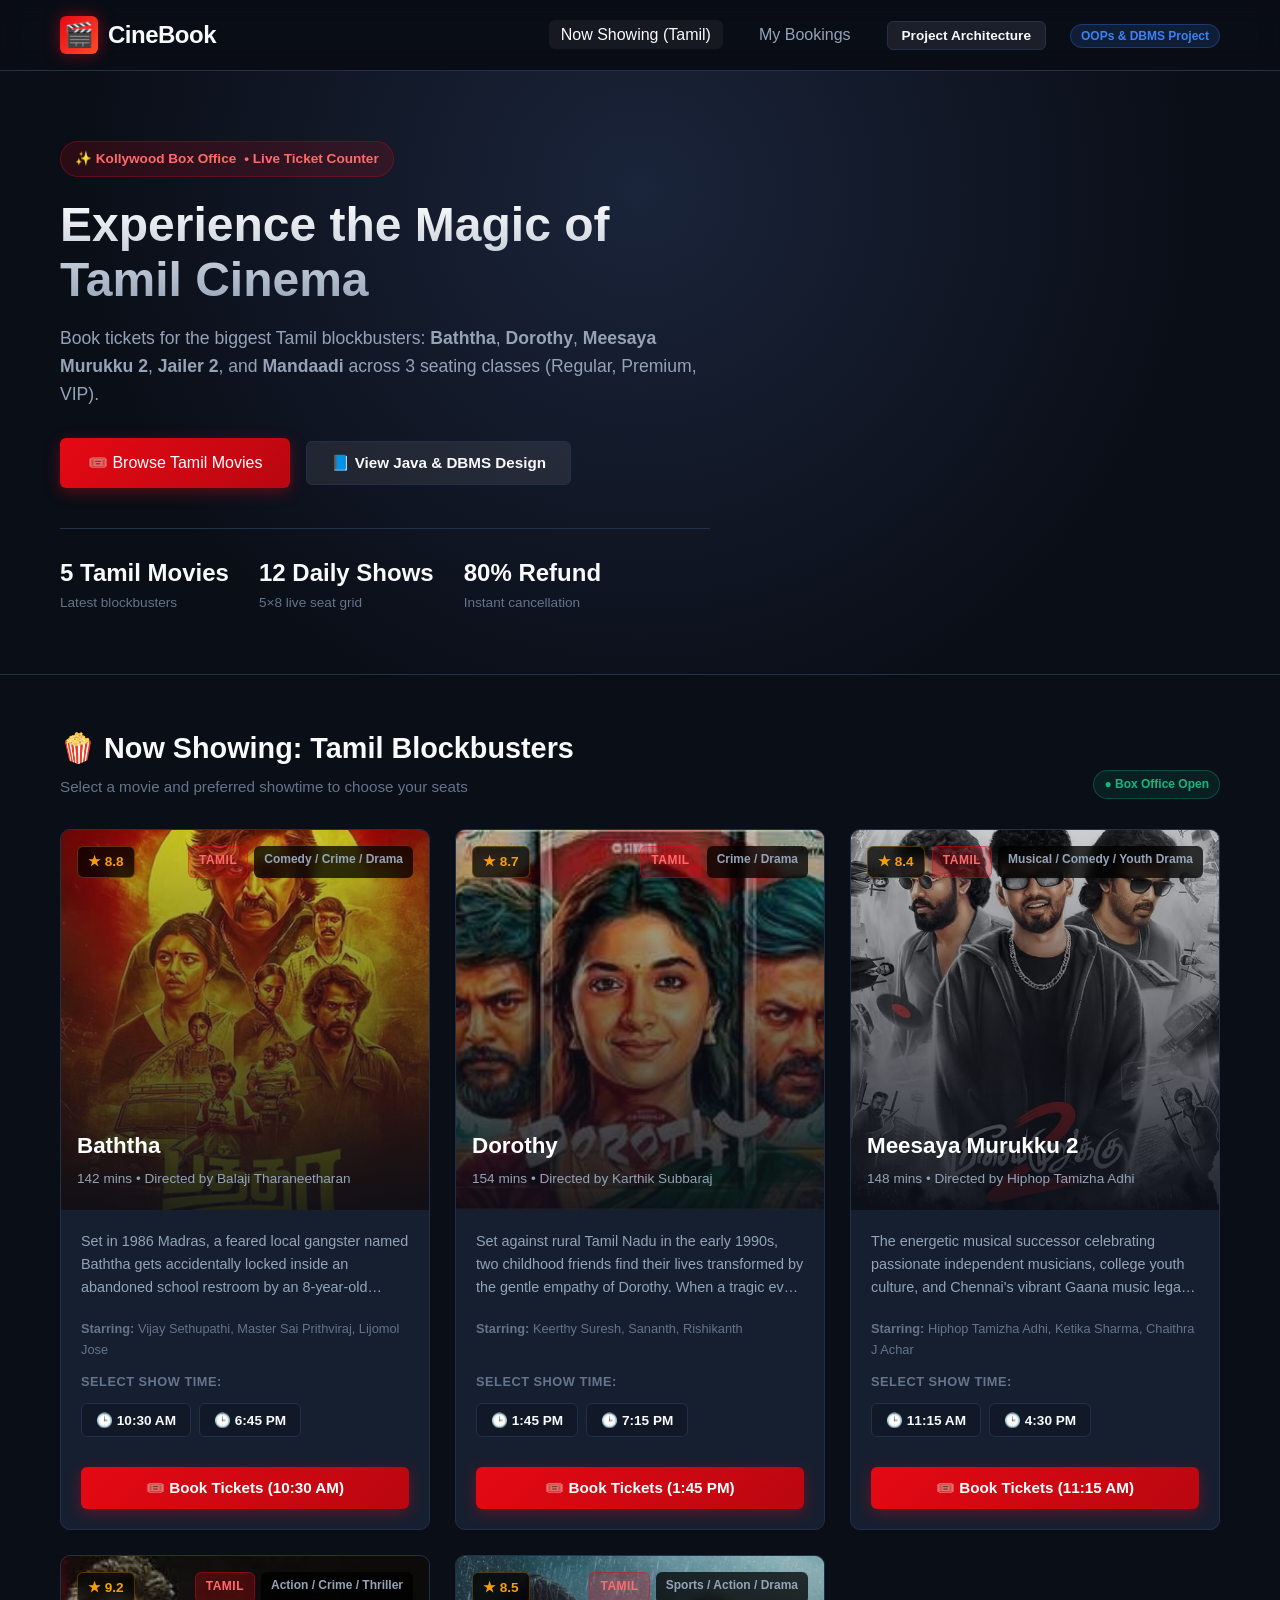
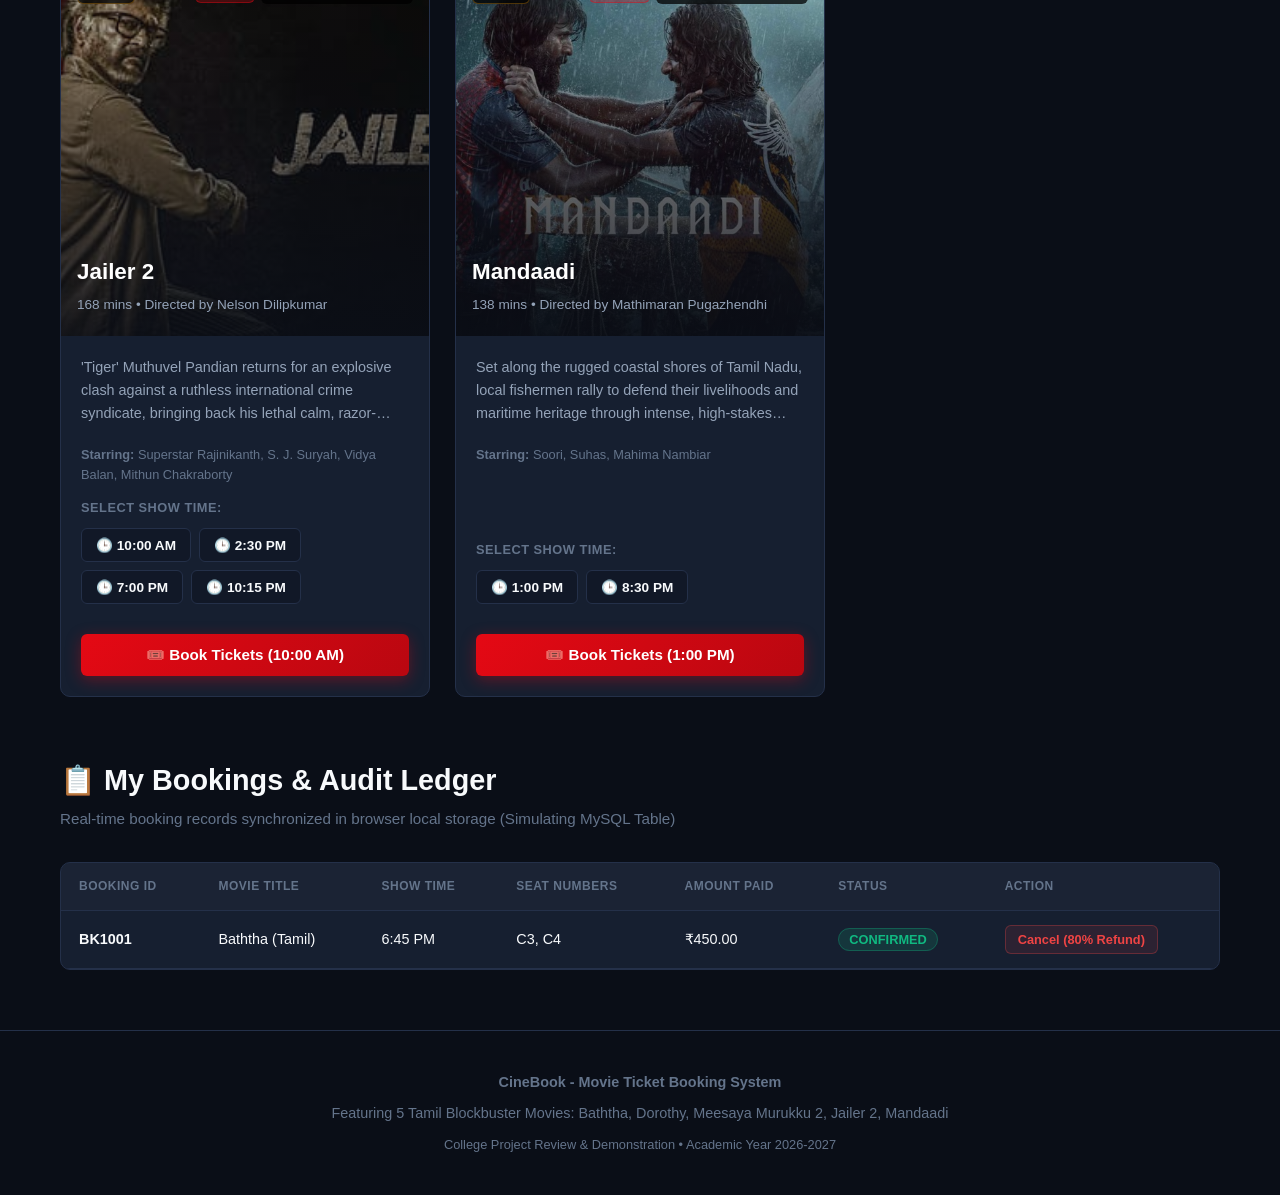
==== commit 121a08f5: "Update official movie posters and correct Baththa spelling" ====
--- a/website/index.html
+++ b/website/index.html
@@ -4,7 +4,7 @@
     <meta charset="UTF-8">
     <meta name="viewport" content="width=device-width, initial-scale=1.0">
     <title>CineBook - Tamil Movie Ticket Booking System</title>
-    <link rel="stylesheet" href="styles.css">
+    <link rel="stylesheet" href="styles.css?v=3.0">
     <link rel="icon" href="data:image/svg+xml,<svg xmlns=%22http://www.w3.org/2000/svg%22 viewBox=%220 0 100 100%22><text y=%22.9em%22 font-size=%2290%22>🎟️</text></svg>">
 </head>
 <body>
@@ -34,7 +34,7 @@
                 </div>
                 <h1 class="hero-title">Experience the Magic of Tamil Cinema</h1>
                 <p class="hero-desc">
-                    Book tickets for the biggest Tamil blockbusters: <strong>Baattha</strong>, <strong>Dorothy</strong>, <strong>Meesaya Murukku 2</strong>, <strong>Jailer 2</strong>, and <strong>Mandaadi</strong> across 3 seating classes (Regular, Premium, VIP).
+                    Book tickets for the biggest Tamil blockbusters: <strong>Baththa</strong>, <strong>Dorothy</strong>, <strong>Meesaya Murukku 2</strong>, <strong>Jailer 2</strong>, and <strong>Mandaadi</strong> across 3 seating classes (Regular, Premium, VIP).
                 </p>
                 <div class="hero-actions">
                     <a href="#movies" class="btn-primary">
@@ -267,13 +267,13 @@
     <footer>
         <div class="container">
             <p style="margin-bottom: 8px;"><strong>CineBook - Movie Ticket Booking System</strong></p>
-            <p>Featuring 5 Tamil Blockbuster Movies: Baattha, Dorothy, Meesaya Murukku 2, Jailer 2, Mandaadi</p>
+            <p>Featuring 5 Tamil Blockbuster Movies: Baththa, Dorothy, Meesaya Murukku 2, Jailer 2, Mandaadi</p>
             <p style="margin-top: 10px; font-size: 0.8rem; color: var(--text-muted);">
                 College Project Review & Demonstration • Academic Year 2026-2027
             </p>
         </div>
     </footer>
 
-    <script src="app.js"></script>
+    <script src="app.js?v=3.0"></script>
 </body>
 </html>
